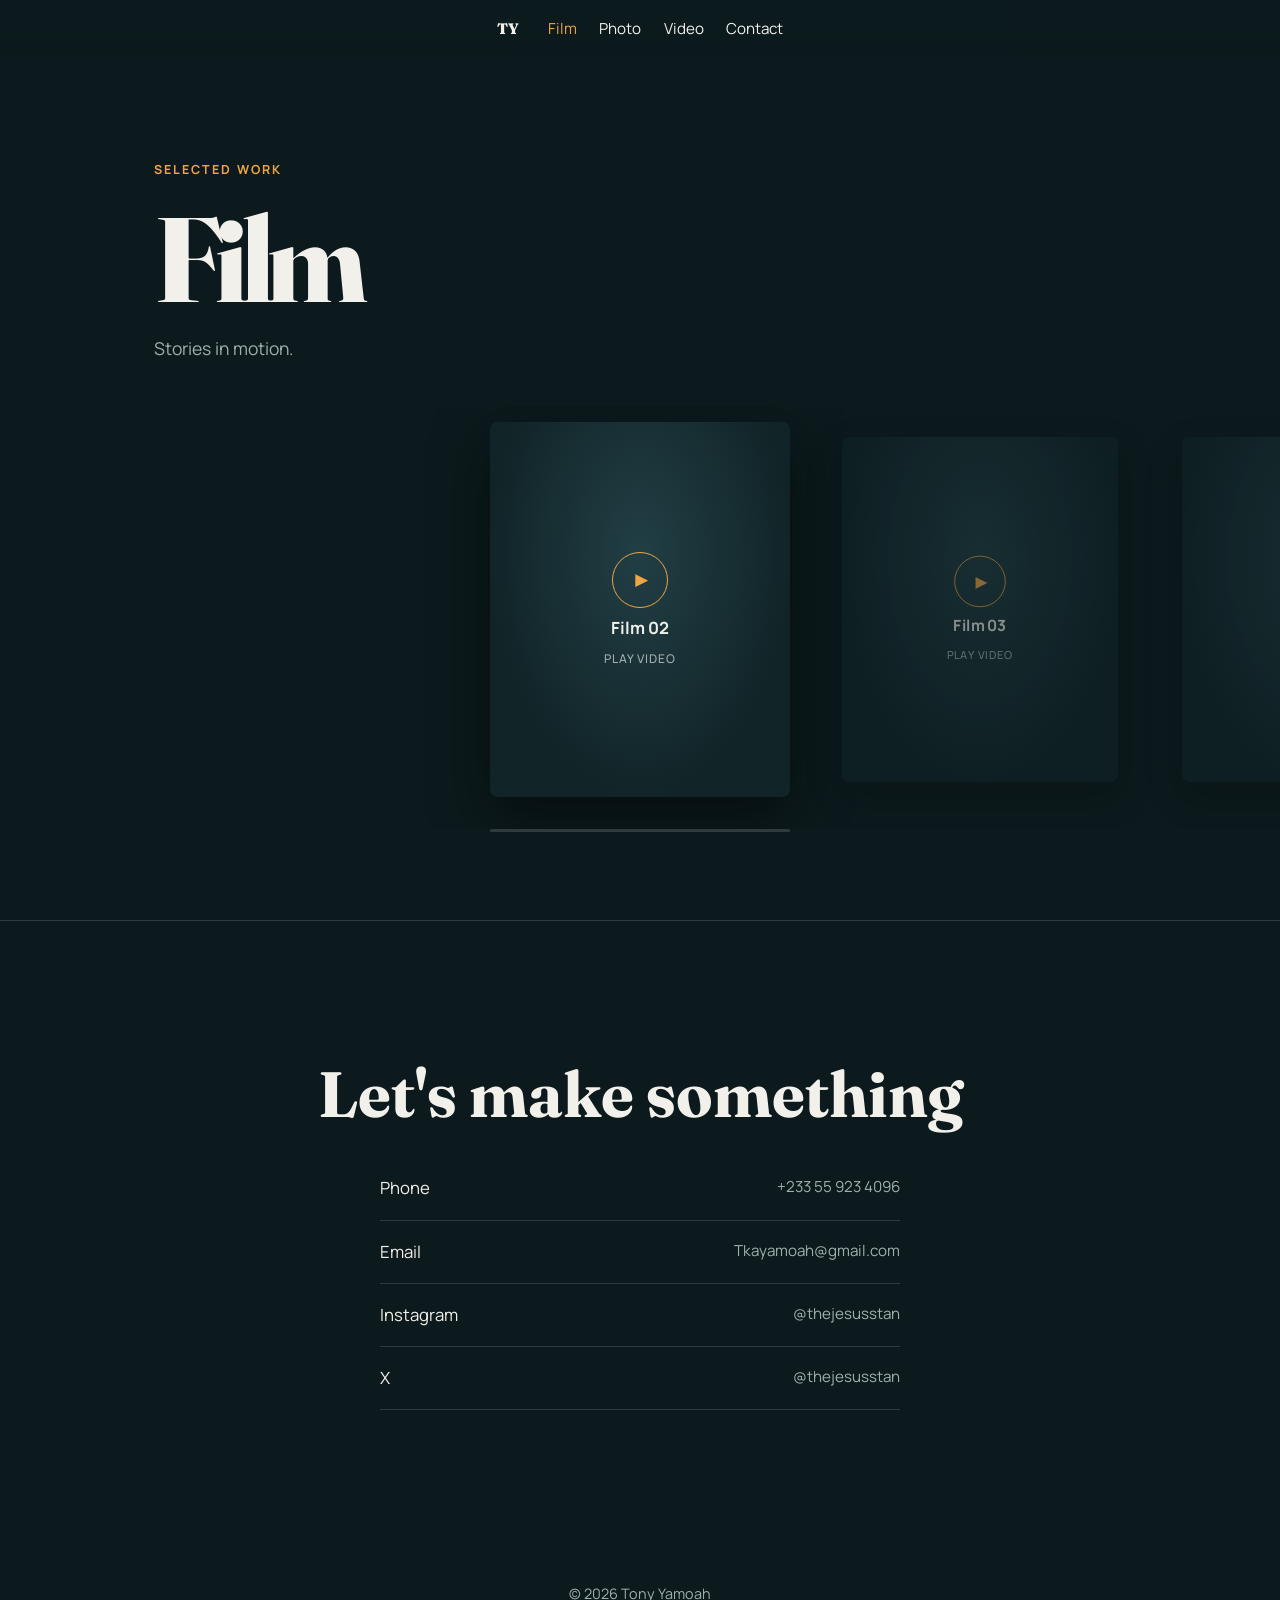
==== tony-portfolio/film.html @ afebacc1 "Separate work galleries and improve video startup Co-authored-by: Copilot App <223556219+Copilot@use" ====
<!DOCTYPE html>
<html lang="en">
<head>
<meta charset="utf-8">
<meta name="viewport" content="width=device-width, initial-scale=1, viewport-fit=cover">
<meta name="description" content="Selected films by Tony Yamoah.">
<meta name="theme-color" content="#0e1c1b">
<title>Film | Tony Yamoah</title>
<link rel="preconnect" href="https://fonts.googleapis.com">
<link rel="preconnect" href="https://fonts.gstatic.com" crossorigin>
<link href="https://fonts.googleapis.com/css2?family=Fraunces:opsz,wght@9..144,700;9..144,800&family=Manrope:wght@400;500;700&display=swap" rel="stylesheet">
<link rel="stylesheet" href="style.css">
</head>
<body class="work-page">
<a class="skip" href="#journey">Skip to work</a>
<nav aria-label="Primary">
  <a href="index.html" class="logo">TY</a>
  <div class="links">
    <a href="film.html" aria-current="page">Film</a><a href="photo.html">Photo</a><a href="video.html">Video</a><a href="#contact">Contact</a>
  </div>
</nav>

<header class="category-hero">
  <p class="eyebrow">Selected work</p>
  <h1>Film</h1>
  <p>Stories in motion.</p>
</header>

<main id="journey" data-category="film" aria-label="Film works"></main>

<section id="contact">
  <h2>Let's make something</h2>
  <div class="contact">
    <a href="tel:+233559234096">Phone <small>+233 55 923 4096</small></a>
    <a href="mailto:Tkayamoah@gmail.com">Email <small>Tkayamoah@gmail.com</small></a>
    <a href="https://www.instagram.com/thejesusstan" target="_blank" rel="noopener">Instagram <small>@thejesusstan</small></a>
    <a href="https://x.com/thejesusstan" target="_blank" rel="noopener">X <small>@thejesusstan</small></a>
  </div>
</section>

<footer>© 2026 Tony Yamoah</footer>

<div id="lb" hidden role="dialog" aria-modal="true" aria-label="Work preview">
  <button id="lbClose" aria-label="Close preview">×</button>
  <p id="lbStatus" hidden role="status" aria-live="polite"></p>
  <div id="lbBody"></div>
</div>

<script src="script.js"></script>
</body>
</html>
---- tony-portfolio/style.css ----
/* ---------- tokens ---------- */
:root{
  --hue:180;
  --fg:#f2f0ea;
  --mute:#9fb0ac;
  --accent:#f0a544;
  --line:rgba(255,255,255,.14);
  --bg:hsl(var(--hue) 42% 8%);
  --bg2:hsl(var(--hue) 40% 11%);
  box-sizing:border-box;
  padding-top:env(safe-area-inset-top,0px);
  padding-bottom:env(safe-area-inset-bottom,0px);
}
*,*::before,*::after{box-sizing:inherit}
html{scroll-padding-top:76px;scroll-behavior:smooth}
body{
  margin:0;background:var(--bg);color:var(--fg);
  font:400 1.05rem/1.6 Manrope,system-ui,-apple-system,sans-serif;
  text-align:center;overflow-x:hidden;
  transition:background-color .9s ease;
  -webkit-font-smoothing:antialiased;
}
h1,h2{font-family:Fraunces,Georgia,serif;line-height:1;margin:0}
a,button{color:inherit;font:inherit}
img,video{max-width:100%;display:block}
:focus-visible{outline:2px solid var(--accent);outline-offset:3px;border-radius:2px}
.skip{position:absolute;left:-999px;top:0;background:var(--accent);color:#111;padding:.6rem 1rem;z-index:50;border-radius:0 0 6px 0}
.skip:focus{left:0}

/* ---------- nav ---------- */
nav{
  position:fixed;top:0;left:0;right:0;z-index:5;
  display:flex;justify-content:center;align-items:center;gap:1.4rem;
  padding:calc(14px + env(safe-area-inset-top,0px)) 4vw 14px;
  background:linear-gradient(hsl(var(--hue) 42% 8%) 55%,transparent);
  font-size:.95rem;
}
.logo{font-family:Fraunces,serif;font-weight:800;margin-right:.4rem}
.links{display:flex;gap:1.4rem;overflow-x:auto;scrollbar-width:none;white-space:nowrap}
.links::-webkit-scrollbar{display:none}
nav a{text-decoration:none;padding:.2rem 0}
nav a:hover{color:var(--accent)}
nav a[aria-current=page]{color:var(--accent)}

/* ---------- intro ---------- */
.hero{
  min-height:100svh;display:grid;align-items:end;justify-items:start;
  position:relative;isolation:isolate;overflow:hidden;
  padding:10rem clamp(1.5rem,7vw,7rem) 4.5rem;text-align:left;
  background:#101a19;
}
.hero-video,.hero-shade{position:absolute;inset:0;width:100%;height:100%}
.hero-video{z-index:-2;object-fit:cover}
.hero-shade{
  z-index:-1;
  background:linear-gradient(90deg,rgba(8,15,14,.78),rgba(8,15,14,.18) 85%),
    linear-gradient(0deg,rgba(8,15,14,.76),transparent 72%);
}
.hero-copy{max-width:760px}
.hero-copy h1{font-size:clamp(4.5rem,13vw,10.5rem);font-weight:800;letter-spacing:-.055em}
.eyebrow{color:var(--accent);font-size:.78rem;font-weight:700;letter-spacing:.16em;text-transform:uppercase;margin:0 0 1.2rem}
.hero-description{color:rgba(242,240,234,.84);font-size:clamp(1rem,2vw,1.25rem);max-width:36ch;margin:1.4rem 0 2rem}
.hero-actions{display:flex;align-items:center;gap:1.5rem;flex-wrap:wrap}
.hero-actions a{text-decoration:none;font-weight:700}
.primary-link{display:inline-flex;align-items:center;gap:.8rem;padding:.85rem 1.15rem;border-radius:3px;background:var(--accent);color:#171410}
.primary-link:hover{background:#ffc36a}
.secondary-link{padding:.75rem 0;border-bottom:1px solid rgba(255,255,255,.55)}
.hero-controls{position:absolute;right:clamp(1.5rem,5vw,4rem);bottom:2rem;display:flex;gap:.6rem}
.hero-controls button{
  border:1px solid rgba(255,255,255,.4);border-radius:99px;
  background:rgba(10,16,15,.42);backdrop-filter:blur(8px);
  padding:.55rem .9rem;font-size:.82rem;cursor:pointer
}
.hero-controls button:hover{border-color:var(--accent);color:var(--accent)}

/* ---------- category pages ---------- */
.category-hero{
  max-width:1100px;margin:0 auto;padding:10rem 5vw 1.8rem;text-align:left
}
.category-hero h1{font-size:clamp(3.5rem,10vw,7.5rem);font-weight:800;letter-spacing:-.055em}
.category-hero>p:last-child{color:var(--mute);font-size:1.1rem;margin:.9rem 0 0}
.work-page .chapter{padding:1rem 0 5.5rem;border-top:0}

/* ---------- chapters (normal vertical flow — no scroll hijack) ---------- */
.chapter{padding:5.5rem 0;border-top:1px solid var(--line)}

.carousel{position:relative}
.track{
  display:flex;gap:min(5vw,2.5rem);
  padding:1rem calc(50vw - min(150px,32vw)) 2rem;
  overflow-x:auto;overflow-y:hidden;
  scroll-snap-type:x proximity;
  scrollbar-width:none;-ms-overflow-style:none;
  touch-action:pan-x pan-y;
  overscroll-behavior-x:contain;
}
.track::-webkit-scrollbar{display:none}
.frame{
  flex:none;width:min(300px,66vw);aspect-ratio:4/5;border:0;padding:0;border-radius:8px;overflow:hidden;
  cursor:pointer;background:var(--bg2);scroll-snap-align:center;
  box-shadow:0 16px 40px rgba(0,0,0,.35);
  opacity:.55;transform:scale(.92);
  transition:opacity .35s ease,transform .35s ease,box-shadow .35s ease;
  -webkit-tap-highlight-color:transparent;
}
.frame.active{opacity:1;transform:scale(1);box-shadow:0 20px 55px rgba(0,0,0,.5)}
.frame:hover{box-shadow:0 20px 55px hsl(var(--hue) 80% 50% / .4)}
.frame img,.frame video{width:100%;height:100%;object-fit:cover}
.frame figcaption,.frame .cap{position:absolute}
.video-frame{
  display:grid;place-items:center;
  background:radial-gradient(ellipse at 50% 35%,hsl(var(--hue) 35% 20%),var(--bg2) 72%);
}
.video-prompt{display:grid;justify-items:center;gap:.45rem;color:var(--fg);font-weight:700}
.video-prompt small{color:var(--mute);font-size:.75rem;font-weight:500;letter-spacing:.08em;text-transform:uppercase}
.play-icon{
  width:3.5rem;height:3.5rem;border:1px solid var(--accent);border-radius:50%;
  display:grid;place-items:center;padding-left:.2rem;color:var(--accent);
  transition:background .2s ease,color .2s ease,transform .2s ease
}
.video-frame:hover .play-icon{background:var(--accent);color:#111;transform:scale(1.08)}
.empty{color:var(--mute);font-style:italic;padding:0 4vw}

.navbtn{
  position:absolute;top:45%;translate:0 -50%;z-index:2;
  width:44px;height:44px;border-radius:50%;border:1px solid var(--line);
  background:color-mix(in srgb,var(--bg) 70%,transparent);backdrop-filter:blur(6px);
  font-size:1.3rem;display:grid;place-items:center;cursor:pointer;
  opacity:0;transition:opacity .25s ease,background .25s ease;
}
.carousel:hover .navbtn,.navbtn:focus-visible{opacity:1}
.navbtn:hover{background:var(--accent);color:#111}
.navbtn.prev{left:1vw}.navbtn.next{right:1vw}
@media (hover:none){.navbtn{display:none}}

.bar{height:3px;max-width:min(300px,66vw);margin:0 auto;background:var(--line);border-radius:99px;overflow:hidden}
.bar i{display:block;height:100%;width:0%;background:var(--accent);transition:width .1s linear}

/* ---------- contact ---------- */
#contact{min-height:70svh;display:grid;place-content:center;justify-items:center;padding:6rem 5vw;border-top:1px solid var(--line)}
#contact h2{font-size:clamp(2.1rem,7vw,4rem);margin-bottom:2rem}
.contact{width:min(520px,100%)}
.contact a{display:flex;justify-content:space-between;gap:1rem;padding:1.1rem 0;border-bottom:1px solid var(--line);text-decoration:none}
.contact a:hover{color:var(--accent)}
.contact small{color:var(--mute);font-size:.95rem}
footer{padding:2rem 5vw calc(2rem + env(safe-area-inset-bottom,0px));color:var(--mute);font-size:.9rem}

/* ---------- lightbox ---------- */
#lb{position:fixed;inset:0;z-index:20;background:rgba(0,0,0,.94);display:grid;place-items:center;padding:4vw}
#lb[hidden]{display:none}
#lb img,#lb video{max-width:min(94vw,1100px);max-height:88svh;border-radius:6px;object-fit:contain}
#lbStatus{position:absolute;top:50%;left:50%;translate:-50% -50%;margin:0;color:var(--fg);font-size:.95rem}
#lbStatus[hidden]{display:none}
#lbClose{position:absolute;top:calc(14px + env(safe-area-inset-top,0px));right:16px;width:42px;height:42px;border-radius:50%;border:1px solid var(--line);background:rgba(255,255,255,.06);font-size:1.5rem;cursor:pointer}
#lbClose:hover{background:var(--accent);color:#111}

/* ---------- reduced motion / small screens ---------- */
@media (prefers-reduced-motion:reduce){
  html{scroll-behavior:auto}
  .frame{transition:none}
}
@media (max-width:520px){
  nav{gap:.9rem}
  .links{gap:1rem}
  .navbtn{width:38px;height:38px}
  .hero{min-height:88svh;padding-bottom:7rem}
  .hero-copy h1{font-size:clamp(4rem,19vw,6rem)}
  .hero-controls{right:1.5rem;bottom:1.2rem}
}
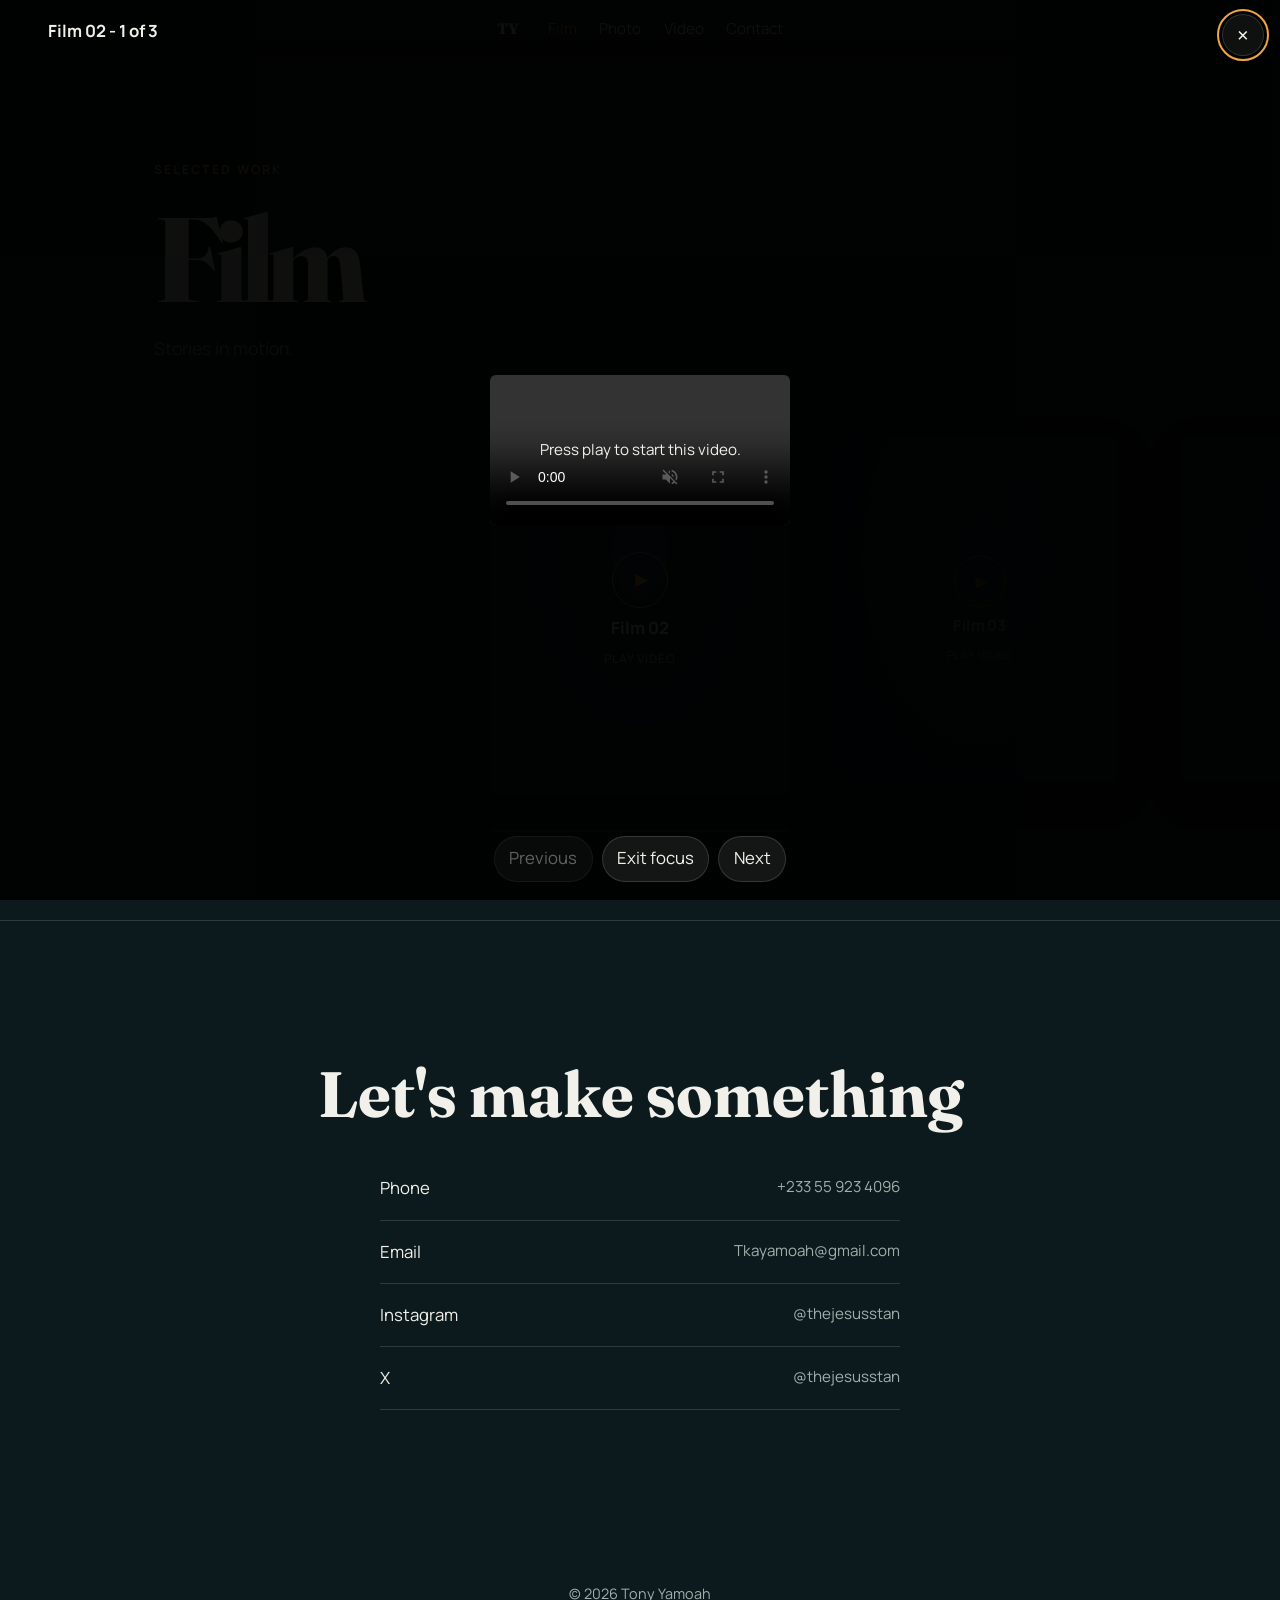
==== commit 50bdec04: "Add sound-on intro and video focus controls Co-authored-by: Copilot App <223556219+Copilot@users.nor" ====
--- a/tony-portfolio/film.html
+++ b/tony-portfolio/film.html
@@ -41,7 +41,13 @@
 <footer>© 2026 Tony Yamoah</footer>
 
 <div id="lb" hidden role="dialog" aria-modal="true" aria-label="Work preview">
-  <button id="lbClose" aria-label="Close preview">×</button>
+  <button id="lbClose" aria-label="Exit focus">×</button>
+  <p id="lbTitle" class="focus-title" aria-live="polite"></p>
+  <div class="focus-controls" role="group" aria-label="Focused work controls">
+    <button id="lbPrev" type="button" aria-label="Previous work">Previous</button>
+    <button id="lbExit" type="button">Exit focus</button>
+    <button id="lbNext" type="button" aria-label="Next work">Next</button>
+  </div>
   <p id="lbStatus" hidden role="status" aria-live="polite"></p>
   <div id="lbBody"></div>
 </div>
--- a/tony-portfolio/style.css
+++ b/tony-portfolio/style.css
@@ -60,6 +60,7 @@
 .hero-copy h1{font-size:clamp(4.5rem,13vw,10.5rem);font-weight:800;letter-spacing:-.055em}
 .eyebrow{color:var(--accent);font-size:.78rem;font-weight:700;letter-spacing:.16em;text-transform:uppercase;margin:0 0 1.2rem}
 .hero-description{color:rgba(242,240,234,.84);font-size:clamp(1rem,2vw,1.25rem);max-width:36ch;margin:1.4rem 0 2rem}
+.hero-status{color:#ffd69a;font-size:.9rem;max-width:48ch;margin:-1.2rem 0 1.4rem}
 .hero-actions{display:flex;align-items:center;gap:1.5rem;flex-wrap:wrap}
 .hero-actions a{text-decoration:none;font-weight:700}
 .primary-link{display:inline-flex;align-items:center;gap:.8rem;padding:.85rem 1.15rem;border-radius:3px;background:var(--accent);color:#171410}
@@ -146,13 +147,19 @@
 footer{padding:2rem 5vw calc(2rem + env(safe-area-inset-bottom,0px));color:var(--mute);font-size:.9rem}
 
 /* ---------- lightbox ---------- */
+body.focus-open{overflow:hidden}
 #lb{position:fixed;inset:0;z-index:20;background:rgba(0,0,0,.94);display:grid;place-items:center;padding:4vw}
 #lb[hidden]{display:none}
-#lb img,#lb video{max-width:min(94vw,1100px);max-height:88svh;border-radius:6px;object-fit:contain}
-#lbStatus{position:absolute;top:50%;left:50%;translate:-50% -50%;margin:0;color:var(--fg);font-size:.95rem}
+#lb img,#lb video{max-width:min(94vw,1100px);max-height:80svh;border-radius:6px;object-fit:contain}
+#lbTitle{position:absolute;top:calc(18px + env(safe-area-inset-top,0px));left:clamp(16px,4vw,48px);z-index:2;margin:0;color:var(--fg);font-weight:700}
+#lbStatus{position:absolute;top:50%;left:50%;translate:-50% -50%;z-index:2;margin:0;color:var(--fg);font-size:.95rem}
 #lbStatus[hidden]{display:none}
 #lbClose{position:absolute;top:calc(14px + env(safe-area-inset-top,0px));right:16px;width:42px;height:42px;border-radius:50%;border:1px solid var(--line);background:rgba(255,255,255,.06);font-size:1.5rem;cursor:pointer}
 #lbClose:hover{background:var(--accent);color:#111}
+.focus-controls{position:absolute;left:50%;bottom:calc(18px + env(safe-area-inset-bottom,0px));translate:-50% 0;z-index:2;display:flex;align-items:center;gap:.55rem}
+.focus-controls button{border:1px solid var(--line);border-radius:99px;background:rgba(255,255,255,.08);padding:.55rem .9rem;cursor:pointer}
+.focus-controls button:hover:not(:disabled){background:var(--accent);color:#111}
+.focus-controls button:disabled{opacity:.4;cursor:not-allowed}
 
 /* ---------- reduced motion / small screens ---------- */
 @media (prefers-reduced-motion:reduce){
@@ -166,4 +173,6 @@
   .hero{min-height:88svh;padding-bottom:7rem}
   .hero-copy h1{font-size:clamp(4rem,19vw,6rem)}
   .hero-controls{right:1.5rem;bottom:1.2rem}
+  .focus-controls{bottom:calc(12px + env(safe-area-inset-bottom,0px));gap:.35rem}
+  .focus-controls button{padding:.5rem .65rem;font-size:.85rem}
 }
